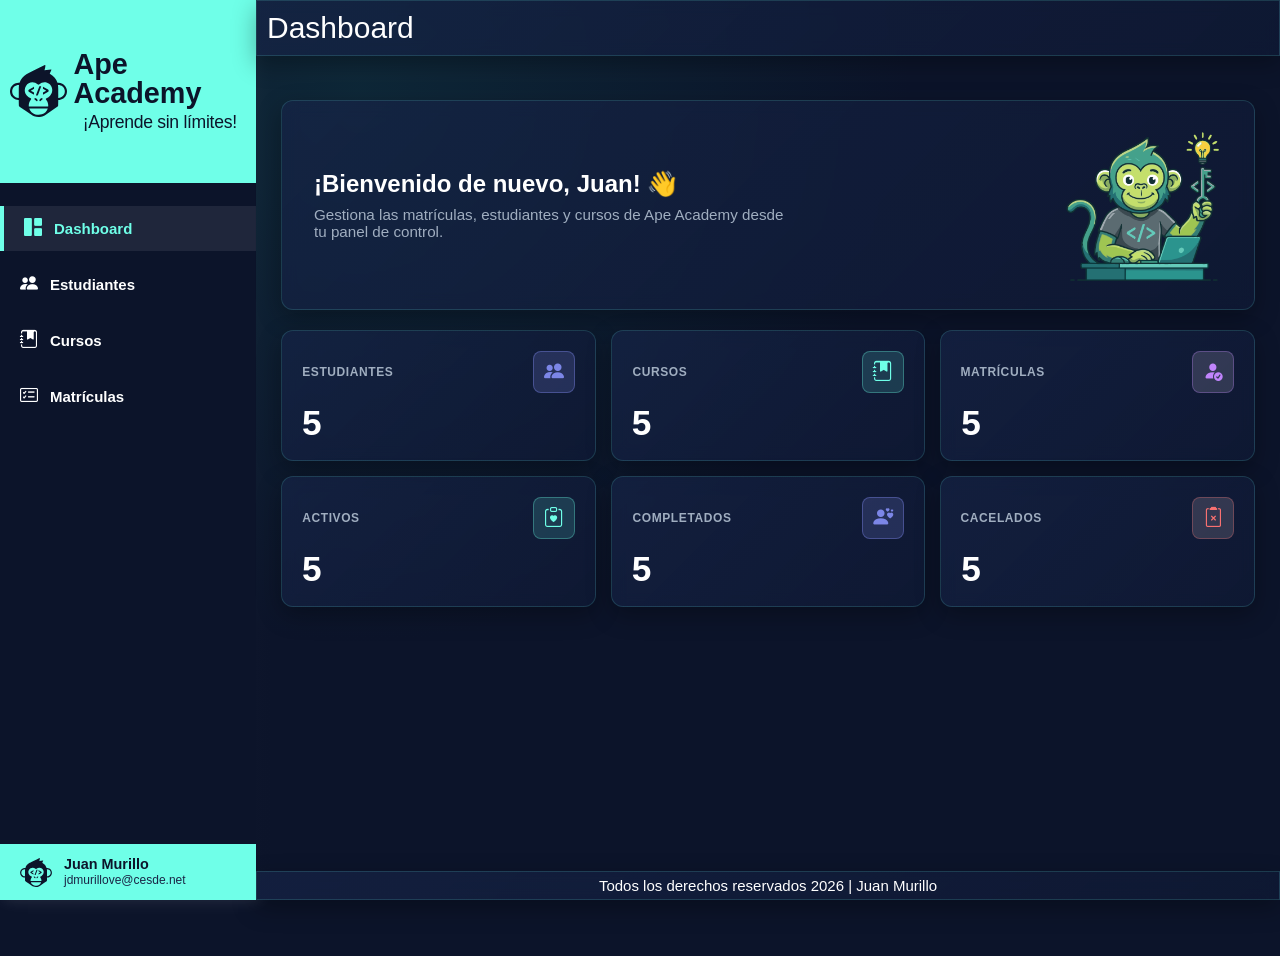
==== index.html @ 147e00d2 "coment cambio  Signed-off-by: juanmurillo <daviddg05@gmail.com>" ====
<!DOCTYPE html>
<html lang="en">

<head>
    <meta charset="UTF-8">
    <link rel="stylesheet" href="css/style.css">
    <link rel="icon" type="image/png" href="img/icon.png">
    <link rel="stylesheet" href="https://cdn.jsdelivr.net/npm/bootstrap-icons@1.11.3/font/bootstrap-icons.min.css">
    <meta name="viewport" content="width=device-width, initial-scale=1.0">
    <title>Ape Academy | Dashboard</title>
</head>

<body class="dashboard">
    <header class="dashboard-header">
        <div class="brand-logo">
            <!-- Icono cargado como máscara CSS -->
            <span class="brand-icon"></span>
            <!-- Bloque de texto -->
            <div class="brand-text">
                <h1 class="brand-title">Ape Academy</h1>
                <p class="tagline">¡Aprende sin límites!</p>
            </div>
        </div>

        <nav class="dashboard-nav">
            <ul class="dashboard-menu">
                <li><a href="#" class="activo"><i class="bi bi-grid-1x2-fill icon-animated"></i>Dashboard</a></li>
                <li><a href="estudiantes.html"><i class="bi bi-people-fill icon-animated"></i>Estudiantes</a></li>
                <li><a href="cursos.html"><i class="bi bi-journal-bookmark-fill icon-animated"></i>Cursos</a></li>
                <li><a href="Matriculas.html"><i class="bi bi-card-checklist icon-animated"></i>Matrículas</a>
                </li>
            </ul>
        </nav>
        <footer class="dashboard-footer-sidebar">
            <div class="user-profile">
                <span class="brand-icon user-icon"></span>
                <div class="user-details">
                    <p class="user-name">Juan Murillo</p>
                    <p class="user-email">jdmurillove@cesde.net</p>
                </div>
            </div>
        </footer>
    </header>
    <main>
        <header class="header-main">
            <h1>Dashboard</h1>
        </header>
        <div class="page-cont">
            <div class="welcome-banner">
                <div class="welcome-text">
                    <h2>¡Bienvenido de nuevo, Juan! 👋</h2>
                    <p>Gestiona las matrículas, estudiantes y cursos de Ape Academy desde tu panel de control.</p>
                </div>
                <div class="welcome-mascot">
                    <img src="img/ape-academy-mascot.png" alt="Mascota Ape Academy" />
                </div>
            </div>
            <cards class="dashboard-cars">
                <div class="card">
                    <div class="card-header">
                        <span class="card-title">ESTUDIANTES</span>
                        <div class="card-icon-box azul">
                            <i class="bi bi-people-fill"></i>
                        </div>
                    </div>
                    <p class="num">5</p>
                </div>
                <div class="card">
                    <div class="card-header">
                        <span class="card-title">Cursos</span>
                        <div class="card-icon-box verde">
                            <i class="bi bi-journal-bookmark-fill"></i>
                        </div>
                    </div>
                    <p class="num">5</p>
                </div>
                <div class="card">
                    <div class="card-header">
                        <span class="card-title">Matrículas</span>
                        <div class="card-icon-box morado">
                            <i class="bi bi-person-fill-check"></i>
                        </div>
                    </div>
                    <p class="num">5</p>
                </div>
                <div class="card">
                    <div class="card-header">
                        <span class="card-title">Activos</span>
                        <div class="card-icon-box verde">
                            <i class="bi bi-clipboard-heart"></i>
                        </div>
                    </div>
                    <p class="num">5</p>
                </div>
                <div class="card">
                    <div class="card-header">
                        <span class="card-title">Completados</span>
                        <div class="card-icon-box azul">
                            <i class="bi bi-person-hearts"></i>
                        </div>
                    </div>
                    <p class="num">5</p>
                </div>
                <div class="card">
                    <div class="card-header">
                        <span class="card-title">Cacelados</span>
                        <div class="card-icon-box rojo">
                            <i class="bi bi-clipboard2-x"></i>
                        </div>
                    </div>
                    <p class="num">5</p>
                </div>
            </cards>

        </div>
        <footer class="footer-main">
            Todos los derechos reservados 2026 | Juan Murillo
        </footer>
    </main>
</body>

</html>
---- css/style.css ----
/* Reset Estilo */
* {
    box-sizing: border-box;
    margin: 0;
    padding: 0;

}

/* Importación de fuentes de Google Fonts */
@import url('https://fonts.googleapis.com/css2?family=Fredoka:wght@700&family=Montserrat:wght@500;600&display=swap');

/* Estructura del contenedor principal del logo */
.brand-logo {
    display: inline-flex;
    align-items: center;
    gap: 6px;
    width: 100%;
    background: #6fffe8;
    padding: 50px 10px 50px 10px;
}

/* Icono SVG */
.brand-icon {
    display: inline-block;
    width: 63px;
    height: 58px;
    background-color: #0c142a;
    -webkit-mask: url("data:image/svg+xml;charset=utf-8,%3Csvg id='Capa_1' data-name='Capa 1' xmlns='http://www.w3.org/2000/svg' viewBox='0 0 531.35 484.05'%3E%3Cg id='aaS8qX.tif'%3E%3Cg%3E%3Cpath d='M514.84,196.92c-14.2-18.78-37.6-29.97-62.5-30.89l-9.85-.36c-11.8-36.83-34.41-63.62-68.18-82.13-1.33-.73-2.35-1.7-2.75-2.52-.7-1.42-.09-2.61.5-3.99l13.43-31.54c.44-1.04.02-2.53-.42-3.09-.42-.54-1.59-1.29-2.86-1.12l-60.54,8.2c4.14-12.19,11.79-46.49,6.17-49.19-.81-.39-2.16-.42-3.29.12l-48.06,22.95-79.49,38.52c-15.22,7.37-29.64,14.32-44.11,22.95-30.79,18.35-53.7,46.49-63.85,80.92l-10.17.23c-35.24.81-66.19,23.53-75.77,57.51-7.43,26.37-1.33,54.55,16.75,74.88,15.79,17.75,37.36,27.74,61.54,27.94l.84,39.16.38,11.9c.1,3.2,1.36,6.23,3.91,8.11l12.71,9.37,45.71,31.48,51.43,35.19c9.15,6.26,17.45,12.56,28.12,16.1,21.13,7.01,43.4,7.91,65.29,4.46,16.73-2.64,29.97-10.04,44.02-19.68l69.8-47.9,40.36-28.11c3.92-2.73,4.77-6.18,4.87-10.7l1.11-49.44c35.54-.22,67.12-22.92,77.64-56.57,7.86-25.14,3.31-51.54-12.75-72.79ZM81.96,209.56l-.28,93.42c0,2.3-.87,3.54-2.83,3.38-9.21-.74-17.99-2.71-26.1-6.86-17.34-8.86-28.71-25.75-31.66-43.37-3.52-21.06,3.43-41.13,18.62-54.98,11.98-10.92,27.73-15.94,43.97-15.36l-1.73,23.76ZM297.31,459.79c-20.33,6.03-41.06,6.03-61.08.62-27.06-8.68-48.06-29.13-56.98-56.24h172.81c-8.7,26.2-28.54,46.17-54.75,55.62ZM358.49,299.21l-21.52,12.29c-3.37,1.93-3.68,5.87-1.66,9.09l8.11,12.93c9.65,15.37,14.33,33.58,12.39,52.02h-180.38c-1.96-18.41,2.95-36.53,12.44-52.02l8.72-14.24c2.12-3.46-.24-7.03-3.72-8.66-12.96-6.09-24.61-13.46-34.37-23.78-23.95-25.32-27.96-62.74-9.34-92.38,12.98-20.66,35.71-33.67,60.52-33.43,17.75.17,33.85,7.42,47.16,18.54,5.5,4.59,11.59,5.11,17.19.35,13.11-11.13,29.29-18.48,46.77-18.87,32.56-.72,60.3,20.68,69.57,51.45,10.27,34.07-3.08,66.8-31.88,86.72ZM502.63,276.66c-11.11,18.98-31.44,29.79-52.8,29.48l-.23-78.48c-.04-14.3-.54-27.5-2.2-41.83,15.94-.66,31.08,4.06,42.84,14.14,22.21,19.04,27.28,51.26,12.39,76.7Z'/%3E%3Cpath d='M354.64,229.15l-43.33-25.18c-1.16-.67-2.31-.58-2.89-.15-.65.48-1.19,1.47-1.21,2.47l.39,15.41,30.21,17.62-30.23,17.8-.14,16.58c-.01,1.53,2.75,2.04,3.97,1.32l45.08-26.63c3.6-2.13,4.27-6.99,3.87-10.79-.32-3.01-2.35-6.51-5.7-8.46Z'/%3E%3Cpath d='M193.38,239.23l19.76-11.25,10.8-6.68.09-15.8c0-1.34-1.79-2.69-3.12-1.92l-42.83,24.64c-4.66,2.68-7.35,6.54-7.27,11.57.08,5.2,3.14,8.44,7.8,11.14l41.35,23.95c1.07.62,2.64.41,3.31-.05.45-.31.87-1.26.84-2.26l-.57-15.63-30.16-17.71Z'/%3E%3Cpath d='M290.56,198.38c-.23-.4-.96-1-1.77-1.01l-11.17-.16c-2.34-.03-3.73,1.06-4.59,3.34l-30.3,79.87c-.39,1.02-.08,2.01.26,2.44.21.27.73.67,1.46.67l11.66.04c2.84,0,3.89-1.68,4.79-4.1l29.59-78.92c.36-.96.39-1.61.07-2.17Z'/%3E%3Cpath d='M237.45,308.55c-4.97-.84-8.72,1.24-10.09,5.69-1.09,3.55.8,8.2,5.07,9.68,4.89,1.7,8.77,4.57,10.99,9.41,1.53,3.34,4.73,5.32,8.26,4.57,2.7-.57,5.88-2.89,5.8-7.01-.22-11.24-9.34-20.53-20.04-22.34Z'/%3E%3Cpath d='M293.91,308.57c-10.51,1.76-18.79,10.23-20.22,20.81-.56,4.17,1.77,7.33,5.3,8.37,9.16,2.7,7.39-9.65,19.32-13.58,4.51-1.48,6.6-6.1,5.52-9.83-1.33-4.58-5.07-6.58-9.92-5.77Z'/%3E%3C/g%3E%3C/g%3E%3C/svg%3E") no-repeat center / contain;
    mask: url("data:image/svg+xml;charset=utf-8,%3Csvg id='Capa_1' data-name='Capa 1' xmlns='http://www.w3.org/2000/svg' viewBox='0 0 531.35 484.05'%3E%3Cg id='aaS8qX.tif'%3E%3Cg%3E%3Cpath d='M514.84,196.92c-14.2-18.78-37.6-29.97-62.5-30.89l-9.85-.36c-11.8-36.83-34.41-63.62-68.18-82.13-1.33-.73-2.35-1.7-2.75-2.52-.7-1.42-.09-2.61.5-3.99l13.43-31.54c.44-1.04.02-2.53-.42-3.09-.42-.54-1.59-1.29-2.86-1.12l-60.54,8.2c4.14-12.19,11.79-46.49,6.17-49.19-.81-.39-2.16-.42-3.29.12l-48.06,22.95-79.49,38.52c-15.22,7.37-29.64,14.32-44.11,22.95-30.79,18.35-53.7,46.49-63.85,80.92l-10.17.23c-35.24.81-66.19,23.53-75.77,57.51-7.43,26.37-1.33,54.55,16.75,74.88,15.79,17.75,37.36,27.74,61.54,27.94l.84,39.16.38,11.9c.1,3.2,1.36,6.23,3.91,8.11l12.71,9.37,45.71,31.48,51.43,35.19c9.15,6.26,17.45,12.56,28.12,16.1,21.13,7.01,43.4,7.91,65.29,4.46,16.73-2.64,29.97-10.04,44.02-19.68l69.8-47.9,40.36-28.11c3.92-2.73,4.77-6.18,4.87-10.7l1.11-49.44c35.54-.22,67.12-22.92,77.64-56.57,7.86-25.14,3.31-51.54-12.75-72.79ZM81.96,209.56l-.28,93.42c0,2.3-.87,3.54-2.83,3.38-9.21-.74-17.99-2.71-26.1-6.86-17.34-8.86-28.71-25.75-31.66-43.37-3.52-21.06,3.43-41.13,18.62-54.98,11.98-10.92,27.73-15.94,43.97-15.36l-1.73,23.76ZM297.31,459.79c-20.33,6.03-41.06,6.03-61.08.62-27.06-8.68-48.06-29.13-56.98-56.24h172.81c-8.7,26.2-28.54,46.17-54.75,55.62ZM358.49,299.21l-21.52,12.29c-3.37,1.93-3.68,5.87-1.66,9.09l8.11,12.93c9.65,15.37,14.33,33.58,12.39,52.02h-180.38c-1.96-18.41,2.95-36.53,12.44-52.02l8.72-14.24c2.12-3.46-.24-7.03-3.72-8.66-12.96-6.09-24.61-13.46-34.37-23.78-23.95-25.32-27.96-62.74-9.34-92.38,12.98-20.66,35.71-33.67,60.52-33.43,17.75.17,33.85,7.42,47.16,18.54,5.5,4.59,11.59,5.11,17.19.35,13.11-11.13,29.29-18.48,46.77-18.87,32.56-.72,60.3,20.68,69.57,51.45,10.27,34.07-3.08,66.8-31.88,86.72ZM502.63,276.66c-11.11,18.98-31.44,29.79-52.8,29.48l-.23-78.48c-.04-14.3-.54-27.5-2.2-41.83,15.94-.66,31.08,4.06,42.84,14.14,22.21,19.04,27.28,51.26,12.39,76.7Z'/%3E%3Cpath d='M354.64,229.15l-43.33-25.18c-1.16-.67-2.31-.58-2.89-.15-.65.48-1.19,1.47-1.21,2.47l.39,15.41,30.21,17.62-30.23,17.8-.14,16.58c-.01,1.53,2.75,2.04,3.97,1.32l45.08-26.63c3.6-2.13,4.27-6.99,3.87-10.79-.32-3.01-2.35-6.51-5.7-8.46Z'/%3E%3Cpath d='M193.38,239.23l19.76-11.25,10.8-6.68.09-15.8c0-1.34-1.79-2.69-3.12-1.92l-42.83,24.64c-4.66,2.68-7.35,6.54-7.27,11.57.08,5.2,3.14,8.44,7.8,11.14l41.35,23.95c1.07.62,2.64.41,3.31-.05.45-.31.87-1.26.84-2.26l-.57-15.63-30.16-17.71Z'/%3E%3Cpath d='M290.56,198.38c-.23-.4-.96-1-1.77-1.01l-11.17-.16c-2.34-.03-3.73,1.06-4.59,3.34l-30.3,79.87c-.39,1.02-.08,2.01.26,2.44.21.27.73.67,1.46.67l11.66.04c2.84,0,3.89-1.68,4.79-4.1l29.59-78.92c.36-.96.39-1.61.07-2.17Z'/%3E%3Cpath d='M237.45,308.55c-4.97-.84-8.72,1.24-10.09,5.69-1.09,3.55.8,8.2,5.07,9.68,4.89,1.7,8.77,4.57,10.99,9.41,1.53,3.34,4.73,5.32,8.26,4.57,2.7-.57,5.88-2.89,5.8-7.01-.22-11.24-9.34-20.53-20.04-22.34Z'/%3E%3Cpath d='M293.91,308.57c-10.51,1.76-18.79,10.23-20.22,20.81-.56,4.17,1.77,7.33,5.3,8.37,9.16,2.7,7.39-9.65,19.32-13.58,4.51-1.48,6.6-6.1,5.52-9.83-1.33-4.58-5.07-6.58-9.92-5.77Z'/%3E%3C/g%3E%3C/g%3E%3C/svg%3E") no-repeat center / contain;
}

/* Contenedor de los textos verticalmente alineados */
.brand-text {
    display: flex;
    flex-direction: column;
    justify-content: center;
}

/* Título principal con Fredoka */
.brand-title {
    font-family: 'Fredoka', sans-serif;
    font-weight: 600;
    font-size: 1.8rem;
    color: #0c142a;
    margin: 0;
    line-height: 1;
    padding: 0px !important;
}

/* Tagline con Montserrat alineado debajo de Ape Academy */
.tagline {
    font-family: 'Montserrat', sans-serif;
    font-weight: 500;
    font-size: 1.1rem;
    color: #0c142a;
    margin: 4px 0 0 0;
    text-align: center;
    /* Mantiene la frase centrada con respecto al título superior */
    letter-spacing: -0.3px;
}

body {
    padding: 0px;
    margin: 0px;
    font-family: 'Inter', sans-serif;
    font-weight: 400;
    color: #fff;
    font-size: 15px;
    background: #0c142a;
}

.header-logo img {
    width: 80%;
    margin: 20px;
    padding: 10px;
}
/* dashboard */
.dashboard {
    display: flex;
}

.dashboard-header {
    width: 20%;
    background: #0c142a;
    font-family: "Nunito", sans-serif;
    height: 100vh;
    color: #fff;
    /* Sombra blanca sutil y difuminada que proyecta hacia la derecha */
    -webkit-box-shadow: 4px 0px 15px rgba(255, 255, 255, 0.12);
    box-shadow: 4px 0px 15px rgba(255, 255, 255, 0.12);
}

.dashboard-header h1 {
    padding: 16px 25px;
}

.dashboard-nav {
    color: #2d3b48;
    margin: 20px 0px;
}

.dashboard-nav ul {
    list-style: none;
    display: flex;
    flex-direction: column;
    gap: 5px;

}

.dashboard-nav li a {
    color: #fff;
    text-decoration: none;
    width: 100%;
    display: block;
    padding: 16px 25px;
    margin: 3px 0;
    font-weight: 600;
}

.dashboard-nav li a:hover {
    color: #6fffe8;
    background-color: rgba(91, 107, 232, 0.15);
}

.dashboard-nav li a.activo {
    color: #6fffe8;
    background-color: rgba(91, 107, 232, 0.15);
    font-weight: 900;
}

.dashboard-menu {
    list-style: none;
    padding: 0;
    margin: 0;
}

.dashboard-menu li a {
    display: flex;
    align-items: center;
    gap: 12px;
    /* Espacio entre el icono animado y el texto */
    padding: 12px 20px;
    color: #ffffff;
    text-decoration: none;
    transition: background 0.3s ease;
}


.dashboard-menu li a:hover,
.dashboard-menu li a.activo {
    background-color: rgba(255, 255, 255, 0.08);
    border-left: 4px solid #6fffe8;
    /* Detalle verde al activarse */
}

.dashboard-menu li a i {
    font-size: 18px;
    color: #ffffff;
}

.dashboard-menu li a.activo i,
.dashboard-menu li a:hover i {
    color: #6fffe8;
    /* Verde de la marca */
}

.dashboard-menu {}

.dashboard-footer-sidebar {
    padding: 12px 20px;
    background: #6fffe8;
    color: #0c142a;
    position: fixed;
    bottom: 0;
    left: 0;
    width: 20%;
    box-sizing: border-box;
    z-index: 100;
}

/* Alinea el icono al lado del texto */
.user-profile {
    display: flex;
    align-items: center;
    gap: 12px;
}

/* Ajusta el tamaño e invierte el color del icono para contraste */
.user-icon {
    width: 32px;
    height: 32px;
    background-color: #0c142a;
    /* Fondo oscuro para resaltar sobre el fondo #6fffe8 */
    flex-shrink: 0;
}

.user-details {
    display: flex;
    flex-direction: column;
}

.user-details p {
    margin: 0;
    line-height: 1.2;
}

.user-details {
    display: flex;
    flex-direction: column;
}

.dashboard-footer-sidebar .user-name {
    font-weight: 700;
    font-size: 0.9rem;
    color: #0c142a;
}

.user-email {
    font-size: 0.75rem;
    color: #1a2646;
    margin-top: 2px;
}

.dashboard-cars {
    margin-top: 20px;
    display: grid;
    grid-template-columns: repeat(3, 1fr);
    gap: 15px;
}

.card {
    background: linear-gradient(135deg, rgba(22, 36, 71, 0.7) 0%, rgba(15, 25, 52, 0.85) 100%);
    border: 1px solid rgba(111, 255, 232, 0.15);
    border-radius: 12px;
    backdrop-filter: blur(8px);
    -webkit-backdrop-filter: blur(8px);
    box-shadow: 0 8px 24px rgba(0, 0, 0, 0.3);
    padding: 20px;
    transition: all 0.3s ease;
}

.card:hover {
    transform: translateY(-4px);
    border-color: rgba(111, 255, 232, 0.4);
    box-shadow: 0 12px 28px rgba(111, 255, 232, 0.1);
}

/* --- ESTRUCTURA INTERNA DE LA CARD --- */
.card-header {
    display: flex;
    justify-content: space-between;
    align-items: center;
    margin-bottom: 12px;
}

.card-title {
    font-size: 0.75rem;
    font-weight: 700;
    text-transform: uppercase;
    letter-spacing: 0.05em;
    color: #a0aec0;
    /* Gris claro para destacar sobre el fondo oscuro */
}

/* Caja cuadrada para el icono a la derecha */
.card-icon-box {
    width: 42px;
    height: 42px;
    border-radius: 8px;
    display: flex;
    align-items: center;
    justify-content: center;
    font-size: 1.25rem;
    flex-shrink: 0;
}

/* Ajuste del número */
.num {
    font-size: 2.2rem;
    font-weight: 800;
    color: #ffffff;
    margin: 0;
    line-height: 1;
}

/* --- VARIACIONES DE COLOR PARA LAS CAJAS DE ICONOS --- */
.azul {
    background: rgba(124, 134, 231, 0.2);
    color: #7C86E7;
    border: 1px solid rgba(124, 134, 231, 0.4);
}

.verde {
    background: rgba(111, 255, 232, 0.15);
    color: #6fffe8;
    border: 1px solid rgba(111, 255, 232, 0.3);
}

.rojo {
    background: rgba(254, 226, 226, 0.15);
    color: #f87171;
    border: 1px solid rgba(248, 113, 113, 0.3);
}

.morado {
    background: rgba(243, 232, 255, 0.15);
    color: #c084fc;
    border: 1px solid rgba(192, 132, 252, 0.3);
}

.welcome-banner {
    display: flex;
    align-items: center;
    justify-content: space-between;
    margin-top: 24px;
    padding: 24px 32px;
    background: linear-gradient(135deg,
            rgba(22, 36, 71, 0.7) 0%,
            rgba(15, 25, 52, 0.85) 100%);
    border: 1px solid rgba(111, 255, 232, 0.15);
    border-radius: 12px;
    backdrop-filter: blur(8px);
    box-shadow: 0 8px 24px rgba(0, 0, 0, 0.3);
    overflow: hidden;
}

.welcome-text h2 {
    color: #ffffff;
    font-size: 1.5rem;
    margin-bottom: 8px;
}

.welcome-text p {
    color: #a0aec0;
    font-size: 0.95rem;
    max-width: 480px;
}

.welcome-mascot img {
    height: 160px;
    width: auto;
    display: block;
    object-fit: contain;
    animation: float 4s ease-in-out infinite;
}

/* Efecto de flotación para la mascota */
@keyframes float {

    0%,
    100% {
        transform: translateY(0px);
    }

    50% {
        transform: translateY(-8px);
    }
}

/* Cierra dashboard */

/* Inicia Main */
main {
    /* El degradado radial nace cerca de la esquina superior izquierda */
    background: radial-gradient(circle at 10% 10%,
            rgba(15, 45, 60, 0.8) 0%,
            /* Tono azul/verde verdoso difuminado */
            rgba(12, 20, 42, 0.95) 45%,
            /* Transición hacia tu azul oscuro */
            #0c142a 80%
            /* Color base de tu sitio */
        );
    box-sizing: border-box;
    width: 80%;
    height: 100vh;
}

.header-main {
    color: #fff;
    padding: 10px;
    font-family: 'Fredoka', sans-serif;
    background: linear-gradient(135deg, rgba(22, 36, 71, 0.7) 0%, rgba(15, 25, 52, 0.85) 100%);
    border: 1px solid rgba(111, 255, 232, 0.15);
    backdrop-filter: blur(8px);
    box-shadow: 0 8px 24px rgba(0, 0, 0, 0.3);
    overflow: hidden;

}

.header-main h1 {
    font-weight: 500;
}

.page-cont {
    padding: 20px 25px 0 25px;
    min-height: 100vh;
    margin-bottom: 90px;
}

.footer-main {

    color: #fff;
    padding: 10px;
    font-family: 'Fredoka', sans-serif;
    background: linear-gradient(135deg, rgba(22, 36, 71, 0.7) 0%, rgba(15, 25, 52, 0.85) 100%);
    border: 1px solid rgba(111, 255, 232, 0.15);
    backdrop-filter: blur(8px);
    box-shadow: 0 8px 24px rgba(0, 0, 0, 0.3);
    overflow: hidden;
    padding: 5px 25px;
    text-align: center;
    display: flex;
    flex-direction: column;
    position: fixed;
    bottom: 0;
    width: 80%;
}



/* --- BARRA DE ACCIONES Y FILTROS --- */
.table-actions {
    display: flex;
    justify-content: space-between;
    align-items: center;
    gap: 16px;
    margin: 24px 0 16px 0;
    flex-wrap: wrap;
}

.search-filter-group {
    display: flex;
    gap: 12px;
    flex: 1;
    max-width: 600px;
}

.search-box {
    position: relative;
    flex: 1;
}

.search-box i {
    position: absolute;
    left: 14px;
    top: 50%;
    transform: translateY(-50%);
    color: #a0aec0;
}

.search-box input,
.select-box select {
    width: 100%;
    padding: 10px 14px 10px 40px;
    background: rgba(22, 36, 71, 0.7);
    border: 1px solid rgba(111, 255, 232, 0.2);
    border-radius: 8px;
    color: #ffffff;
    font-size: 0.9rem;
    outline: none;
    transition: border-color 0.3s ease;
}

.select-box select {
    padding-left: 14px;
    cursor: pointer;
    background-color: #0f1934;
}

.search-box input:focus,
.select-box select:focus {
    border-color: #6fffe8;
}

.btn-primary {
    background-color: #6fffe8;
    color: #0b132b;
    font-weight: 600;
    border: none;
    padding: 10px 20px;
    border-radius: 8px;
    cursor: pointer;
    display: flex;
    align-items: center;
    gap: 8px;
    transition: all 0.3s ease;
    text-decoration: none;
}

.btn-primary:hover {
    background-color: #57ebd3;
    transform: translateY(-2px);
    box-shadow: 0 4px 12px rgba(111, 255, 232, 0.3);
}

/* --- TABLA --- */
.table-container {
    background: linear-gradient(135deg, rgba(22, 36, 71, 0.7) 0%, rgba(15, 25, 52, 0.85) 100%);
    border: 1px solid rgba(111, 255, 232, 0.15);
    border-radius: 12px;
    backdrop-filter: blur(8px);
    overflow: hidden;
    box-shadow: 0 8px 24px rgba(0, 0, 0, 0.3);
}

.custom-table {
    width: 100%;
    border-collapse: collapse;
    text-align: left;
    color: #e2e8f0;
}

.custom-table thead tr {
    background: rgba(111, 255, 232, 0.05);
    border-bottom: 1px solid rgba(111, 255, 232, 0.15);
}

.custom-table th {
    padding: 16px 20px;
    font-size: 0.85rem;
    text-transform: uppercase;
    letter-spacing: 0.05em;
    color: #6fffe8;
}

.custom-table td {
    padding: 16px 20px;
    border-bottom: 1px solid rgba(255, 255, 255, 0.05);
    font-size: 0.95rem;
}

.custom-table tbody tr:hover {
    background: rgba(111, 255, 232, 0.03);
}

/* --- BADGES DE ESTADO --- */
.badge {
    padding: 4px 12px;
    border-radius: 20px;
    font-size: 0.75rem;
    font-weight: 700;
    letter-spacing: 0.05em;
    display: inline-block;
}

.badge-activa {
    background: rgba(111, 255, 232, 0.15);
    color: #6fffe8;
    border: 1px solid rgba(111, 255, 232, 0.3);
}

.badge-completada {
    background: rgba(72, 187, 120, 0.15);
    color: #68d391;
    border: 1px solid rgba(72, 187, 120, 0.3);
}

.badge-cancelada {
    background: rgba(245, 101, 101, 0.15);
    color: #fc8181;
    border: 1px solid rgba(245, 101, 101, 0.3);
}

/* --- ACCIONES --- */
.actions-cell {
    display: flex;
    gap: 8px;
}

.btn-action {
    background: transparent;
    border: none;
    font-size: 1.1rem;
    cursor: pointer;
    padding: 6px;
    border-radius: 6px;
    transition: all 0.2s ease;
}

.btn-action.edit {
    color: #6fffe8;
}

.btn-action.edit:hover {
    background: rgba(111, 255, 232, 0.15);
}

.btn-action.delete {
    color: #fc8181;
}

.btn-action.delete:hover {
    background: rgba(245, 101, 101, 0.15);
}

/* --- ESTRUCTURA DEL MODAL POPUP --- */
.modal-overlay {
    position: fixed;
    top: 0;
    left: 0;
    width: 100vw;
    height: 100vh;
    background: rgba(10, 15, 30, 0.75);
    backdrop-filter: blur(6px);
    display: flex;
    align-items: center;
    justify-content: center;
    z-index: 1000;

    /* Estado oculto por defecto */
    opacity: 0;
    visibility: hidden;
    transition: all 0.3s ease;
}

/* Muestra el modal al presionar el botón mediante el selector :target */
.modal-overlay:target {
    opacity: 1;
    visibility: visible;
}

/* Caja principal del modal */
.modal-content {
    background: linear-gradient(135deg, rgba(22, 36, 71, 0.95) 0%, rgba(15, 25, 52, 0.98) 100%);
    border: 1px solid rgba(111, 255, 232, 0.25);
    border-radius: 16px;
    width: 90%;
    max-width: 480px;
    padding: 24px;
    box-shadow: 0 16px 40px rgba(0, 0, 0, 0.5);
    transform: translateY(-20px);
    transition: transform 0.3s ease;
}

.modal-overlay:target .modal-content {
    transform: translateY(0);
}

/* Cabecera del Modal */
.modal-header {
    display: flex;
    justify-content: space-between;
    align-items: center;
    margin-bottom: 20px;
    border-bottom: 1px solid rgba(111, 255, 232, 0.15);
    padding-bottom: 12px;
}

.modal-header h3 {
    color: #ffffff;
    font-size: 1.2rem;
    margin: 0;
    display: flex;
    align-items: center;
    gap: 8px;
}

.modal-header h3 i {
    color: #6fffe8;
}

.close-btn {
    color: #a0aec0;
    font-size: 1.8rem;
    text-decoration: none;
    line-height: 1;
    transition: color 0.2s ease;
}

.close-btn:hover {
    color: #6fffe8;
}

/* CAMPOS DEL FORMULARIO */
.modal-form {
    display: flex;
    flex-direction: column;
    gap: 16px;
}

.form-group {
    display: flex;
    flex-direction: column;
    gap: 6px;
}

.form-group label {
    color: #6fffe8;
    font-size: 0.85rem;
    font-weight: 600;
}

.form-group input {
    width: 100%;
    padding: 10px 14px;
    background: rgba(15, 25, 52, 0.7);
    border: 1px solid rgba(111, 255, 232, 0.2);
    border-radius: 8px;
    color: #ffffff;
    font-size: 0.95rem;
    outline: none;
    box-sizing: border-box;
    transition: border-color 0.3s ease;
}

.form-group input:focus {
    border-color: #6fffe8;
    box-shadow: 0 0 8px rgba(111, 255, 232, 0.2);
}

/* BOTONES DE ACCIÓN */
.modal-actions {
    display: flex;
    justify-content: flex-end;
    gap: 12px;
    margin-top: 12px;
}

.btn-secondary {
    background: transparent;
    color: #a0aec0;
    border: 1px solid rgba(160, 174, 192, 0.3);
    padding: 10px 18px;
    border-radius: 8px;
    text-decoration: none;
    font-size: 0.9rem;
    font-weight: 600;
    transition: all 0.2s ease;
}

.btn-secondary:hover {
    background: rgba(255, 255, 255, 0.05);
    color: #ffffff;
}

/* --- ESTILOS EXCLUSIVOS PARA SELECT Y DATE PICKER --- */

/* Estilos para el campo Select */
.custom-select {
    width: 100%;
    padding: 10px 14px;
    background-color: rgba(15, 25, 52, 0.85);
    border: 1px solid rgba(111, 255, 232, 0.2);
    border-radius: 8px;
    color: #ffffff;
    font-size: 0.95rem;
    outline: none;
    cursor: pointer;
    box-sizing: border-box;
    transition: border-color 0.3s ease;
}

.custom-select option {
    background-color: #0f1934;
    color: #ffffff;
    padding: 10px;
}

.custom-select:focus {
    border-color: #6fffe8;
    box-shadow: 0 0 8px rgba(111, 255, 232, 0.2);
}

/* Estilos para el Date Picker */
.custom-datepicker {
    width: 100%;
    padding: 10px 14px;
    background-color: rgba(15, 25, 52, 0.85);
    border: 1px solid rgba(111, 255, 232, 0.2);
    border-radius: 8px;
    color: #ffffff;
    font-size: 0.95rem;
    outline: none;
    box-sizing: border-box;
    color-scheme: dark;
    /* Adapta el calendario nativo a modo oscuro */
    transition: border-color 0.3s ease;
}

.custom-datepicker:focus {
    border-color: #6fffe8;
    box-shadow: 0 0 8px rgba(111, 255, 232, 0.2);
}

/* Personalización del icono del calendario en navegadores Webkit */
.custom-datepicker::-webkit-calendar-picker-indicator {
    cursor: pointer;
    filter: invert(88%) sepia(21%) saturate(992%) hue-rotate(116deg) brightness(105%) contrast(102%);
    /* Color turquesa #6fffe8 */
}
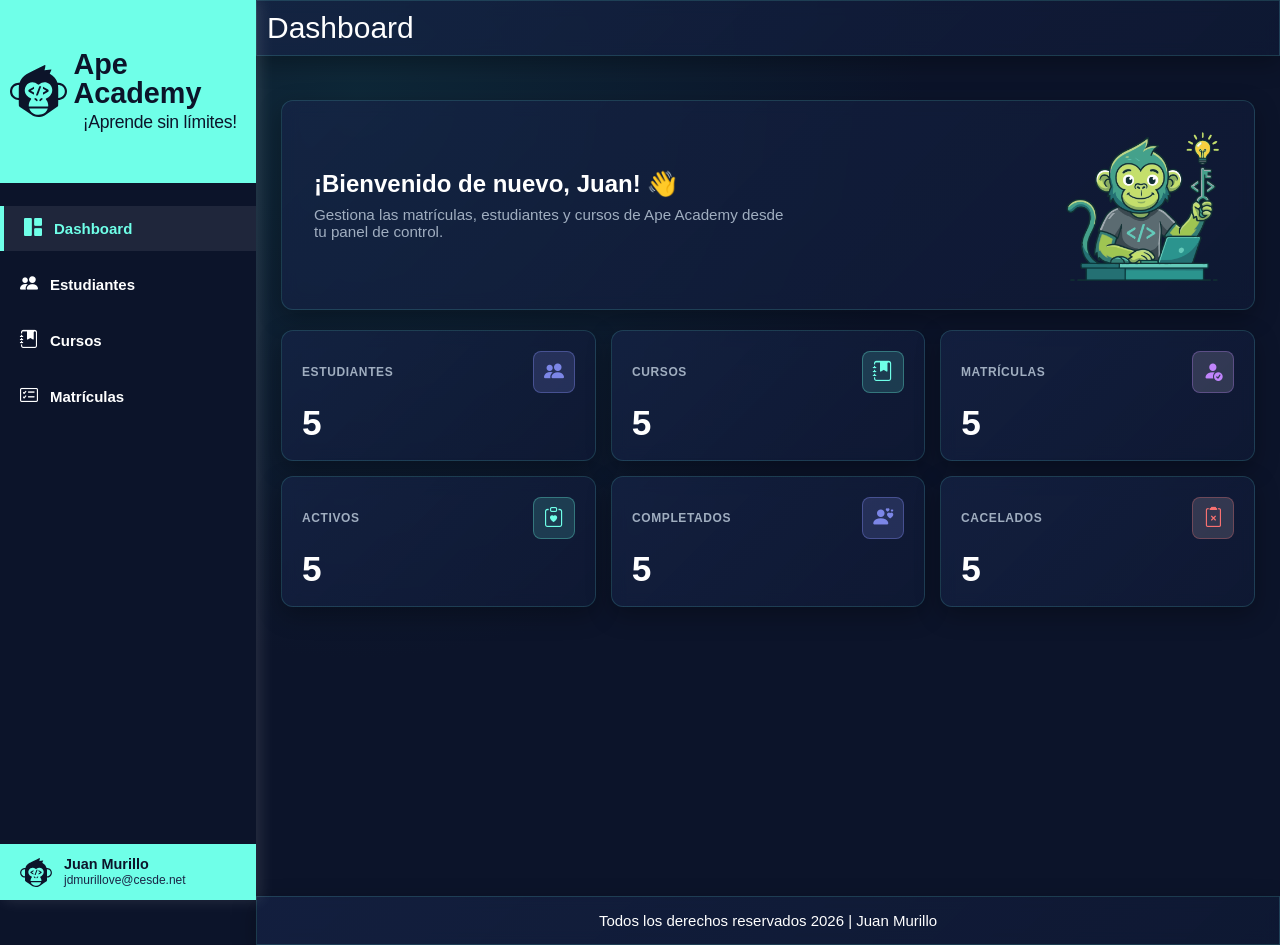
==== commit 62e99b15: "responsibe Signed-off-by: juanmurillo <daviddg05@gmail.com>" ====
--- a/index.html
+++ b/index.html
@@ -11,7 +11,18 @@
 </head>
 
 <body class="dashboard">
-    <header class="dashboard-header">
+    <!-- Checkbox oculto para controlar la apertura del menú en móvil sin JS -->
+    <input type="checkbox" id="menu-toggle" class="menu-toggle-checkbox">
+
+    <!-- Botón hamburguesa fijo para abrir el menú en móviles -->
+    <label for="menu-toggle" class="menu-toggle-btn">
+        <i class="bi bi-list"></i>
+    </label>
+
+    <!-- Capa oscura de fondo (overlay) para cerrar el menú al hacer clic fuera -->
+    <label for="menu-toggle" class="menu-overlay"></label>
+
+    <header class="dashboard-header" id="dashboardHeader">
         <div class="brand-logo">
             <!-- Icono cargado como máscara CSS -->
             <span class="brand-icon"></span>
@@ -24,11 +35,10 @@
 
         <nav class="dashboard-nav">
             <ul class="dashboard-menu">
-                <li><a href="#" class="activo"><i class="bi bi-grid-1x2-fill icon-animated"></i>Dashboard</a></li>
-                <li><a href="estudiantes.html"><i class="bi bi-people-fill icon-animated"></i>Estudiantes</a></li>
-                <li><a href="cursos.html"><i class="bi bi-journal-bookmark-fill icon-animated"></i>Cursos</a></li>
-                <li><a href="Matriculas.html"><i class="bi bi-card-checklist icon-animated"></i>Matrículas</a>
-                </li>
+                <li><a href="#" class="activo"><i class="bi bi-grid-1x2-fill icon-animated"></i><span>Dashboard</span></a></li>
+                <li><a href="estudiantes.html"><i class="bi bi-people-fill icon-animated"></i><span>Estudiantes</span></a></li>
+                <li><a href="cursos.html"><i class="bi bi-journal-bookmark-fill icon-animated"></i><span>Cursos</span></a></li>
+                <li><a href="Matriculas.html"><i class="bi bi-card-checklist icon-animated"></i><span>Matrículas</span></a></li>
             </ul>
         </nav>
         <footer class="dashboard-footer-sidebar">
@@ -41,7 +51,8 @@
             </div>
         </footer>
     </header>
-    <main>
+
+    <main class="main-content">
         <header class="header-main">
             <h1>Dashboard</h1>
         </header>
@@ -55,7 +66,7 @@
                     <img src="img/ape-academy-mascot.png" alt="Mascota Ape Academy" />
                 </div>
             </div>
-            <cards class="dashboard-cars">
+            <div class="dashboard-cars">
                 <div class="card">
                     <div class="card-header">
                         <span class="card-title">ESTUDIANTES</span>
@@ -110,8 +121,7 @@
                     </div>
                     <p class="num">5</p>
                 </div>
-            </cards>
-
+            </div>
         </div>
         <footer class="footer-main">
             Todos los derechos reservados 2026 | Juan Murillo
--- a/css/style.css
+++ b/css/style.css
@@ -3,7 +3,6 @@
     box-sizing: border-box;
     margin: 0;
     padding: 0;
-
 }
 
 /* Importación de fuentes de Google Fonts */
@@ -55,7 +54,6 @@
     color: #0c142a;
     margin: 4px 0 0 0;
     text-align: center;
-    /* Mantiene la frase centrada con respecto al título superior */
     letter-spacing: -0.3px;
 }
 
@@ -74,6 +72,7 @@
     margin: 20px;
     padding: 10px;
 }
+
 /* dashboard */
 .dashboard {
     display: flex;
@@ -85,7 +84,6 @@
     font-family: "Nunito", sans-serif;
     height: 100vh;
     color: #fff;
-    /* Sombra blanca sutil y difuminada que proyecta hacia la derecha */
     -webkit-box-shadow: 4px 0px 15px rgba(255, 255, 255, 0.12);
     box-shadow: 4px 0px 15px rgba(255, 255, 255, 0.12);
 }
@@ -104,7 +102,6 @@
     display: flex;
     flex-direction: column;
     gap: 5px;
-
 }
 
 .dashboard-nav li a {
@@ -138,19 +135,16 @@
     display: flex;
     align-items: center;
     gap: 12px;
-    /* Espacio entre el icono animado y el texto */
     padding: 12px 20px;
     color: #ffffff;
     text-decoration: none;
     transition: background 0.3s ease;
 }
-
 
 .dashboard-menu li a:hover,
 .dashboard-menu li a.activo {
     background-color: rgba(255, 255, 255, 0.08);
     border-left: 4px solid #6fffe8;
-    /* Detalle verde al activarse */
 }
 
 .dashboard-menu li a i {
@@ -161,10 +155,7 @@
 .dashboard-menu li a.activo i,
 .dashboard-menu li a:hover i {
     color: #6fffe8;
-    /* Verde de la marca */
-}
-
-.dashboard-menu {}
+}
 
 .dashboard-footer-sidebar {
     padding: 12px 20px;
@@ -178,19 +169,16 @@
     z-index: 100;
 }
 
-/* Alinea el icono al lado del texto */
 .user-profile {
     display: flex;
     align-items: center;
     gap: 12px;
 }
 
-/* Ajusta el tamaño e invierte el color del icono para contraste */
 .user-icon {
     width: 32px;
     height: 32px;
     background-color: #0c142a;
-    /* Fondo oscuro para resaltar sobre el fondo #6fffe8 */
     flex-shrink: 0;
 }
 
@@ -202,11 +190,6 @@
 .user-details p {
     margin: 0;
     line-height: 1.2;
-}
-
-.user-details {
-    display: flex;
-    flex-direction: column;
 }
 
 .dashboard-footer-sidebar .user-name {
@@ -245,7 +228,6 @@
     box-shadow: 0 12px 28px rgba(111, 255, 232, 0.1);
 }
 
-/* --- ESTRUCTURA INTERNA DE LA CARD --- */
 .card-header {
     display: flex;
     justify-content: space-between;
@@ -259,10 +241,8 @@
     text-transform: uppercase;
     letter-spacing: 0.05em;
     color: #a0aec0;
-    /* Gris claro para destacar sobre el fondo oscuro */
-}
-
-/* Caja cuadrada para el icono a la derecha */
+}
+
 .card-icon-box {
     width: 42px;
     height: 42px;
@@ -274,7 +254,6 @@
     flex-shrink: 0;
 }
 
-/* Ajuste del número */
 .num {
     font-size: 2.2rem;
     font-weight: 800;
@@ -283,7 +262,6 @@
     line-height: 1;
 }
 
-/* --- VARIACIONES DE COLOR PARA LAS CAJAS DE ICONOS --- */
 .azul {
     background: rgba(124, 134, 231, 0.2);
     color: #7C86E7;
@@ -314,9 +292,7 @@
     justify-content: space-between;
     margin-top: 24px;
     padding: 24px 32px;
-    background: linear-gradient(135deg,
-            rgba(22, 36, 71, 0.7) 0%,
-            rgba(15, 25, 52, 0.85) 100%);
+    background: linear-gradient(135deg, rgba(22, 36, 71, 0.7) 0%, rgba(15, 25, 52, 0.85) 100%);
     border: 1px solid rgba(111, 255, 232, 0.15);
     border-radius: 12px;
     backdrop-filter: blur(8px);
@@ -344,35 +320,18 @@
     animation: float 4s ease-in-out infinite;
 }
 
-/* Efecto de flotación para la mascota */
 @keyframes float {
-
-    0%,
-    100% {
-        transform: translateY(0px);
-    }
-
-    50% {
-        transform: translateY(-8px);
-    }
-}
-
-/* Cierra dashboard */
-
-/* Inicia Main */
-main {
-    /* El degradado radial nace cerca de la esquina superior izquierda */
-    background: radial-gradient(circle at 10% 10%,
-            rgba(15, 45, 60, 0.8) 0%,
-            /* Tono azul/verde verdoso difuminado */
-            rgba(12, 20, 42, 0.95) 45%,
-            /* Transición hacia tu azul oscuro */
-            #0c142a 80%
-            /* Color base de tu sitio */
-        );
+    0%, 100% { transform: translateY(0px); }
+    50% { transform: translateY(-8px); }
+}
+
+/* --- MAIN Y COMPATIBILIDAD GENERAL PARA PÁGINAS INTERNAS --- */
+main, .main-content {
+    background: radial-gradient(circle at 10% 10%, rgba(15, 45, 60, 0.8) 0%, rgba(12, 20, 42, 0.95) 45%, #0c142a 80%);
     box-sizing: border-box;
     width: 80%;
-    height: 100vh;
+    min-height: 100vh;
+    margin-left: 20%;
 }
 
 .header-main {
@@ -384,7 +343,6 @@
     backdrop-filter: blur(8px);
     box-shadow: 0 8px 24px rgba(0, 0, 0, 0.3);
     overflow: hidden;
-
 }
 
 .header-main h1 {
@@ -393,12 +351,11 @@
 
 .page-cont {
     padding: 20px 25px 0 25px;
-    min-height: 100vh;
+    min-height: calc(100vh - 150px);
     margin-bottom: 90px;
 }
 
 .footer-main {
-
     color: #fff;
     padding: 10px;
     font-family: 'Fredoka', sans-serif;
@@ -407,18 +364,11 @@
     backdrop-filter: blur(8px);
     box-shadow: 0 8px 24px rgba(0, 0, 0, 0.3);
     overflow: hidden;
-    padding: 5px 25px;
+    padding: 15px 25px;
     text-align: center;
-    display: flex;
-    flex-direction: column;
-    position: fixed;
-    bottom: 0;
-    width: 80%;
-}
-
-
-
-/* --- BARRA DE ACCIONES Y FILTROS --- */
+}
+
+/* --- ESTILOS DE TABLAS Y ACCIONES (Para páginas como Estudiantes, Cursos, Matrículas) --- */
 .table-actions {
     display: flex;
     justify-content: space-between;
@@ -458,18 +408,6 @@
     color: #ffffff;
     font-size: 0.9rem;
     outline: none;
-    transition: border-color 0.3s ease;
-}
-
-.select-box select {
-    padding-left: 14px;
-    cursor: pointer;
-    background-color: #0f1934;
-}
-
-.search-box input:focus,
-.select-box select:focus {
-    border-color: #6fffe8;
 }
 
 .btn-primary {
@@ -483,17 +421,15 @@
     display: flex;
     align-items: center;
     gap: 8px;
+    text-decoration: none;
     transition: all 0.3s ease;
-    text-decoration: none;
 }
 
 .btn-primary:hover {
     background-color: #57ebd3;
     transform: translateY(-2px);
-    box-shadow: 0 4px 12px rgba(111, 255, 232, 0.3);
-}
-
-/* --- TABLA --- */
+}
+
 .table-container {
     background: linear-gradient(135deg, rgba(22, 36, 71, 0.7) 0%, rgba(15, 25, 52, 0.85) 100%);
     border: 1px solid rgba(111, 255, 232, 0.15);
@@ -519,7 +455,6 @@
     padding: 16px 20px;
     font-size: 0.85rem;
     text-transform: uppercase;
-    letter-spacing: 0.05em;
     color: #6fffe8;
 }
 
@@ -533,65 +468,24 @@
     background: rgba(111, 255, 232, 0.03);
 }
 
-/* --- BADGES DE ESTADO --- */
+/* Badges y Acciones */
 .badge {
     padding: 4px 12px;
     border-radius: 20px;
     font-size: 0.75rem;
     font-weight: 700;
-    letter-spacing: 0.05em;
     display: inline-block;
 }
 
-.badge-activa {
-    background: rgba(111, 255, 232, 0.15);
-    color: #6fffe8;
-    border: 1px solid rgba(111, 255, 232, 0.3);
-}
-
-.badge-completada {
-    background: rgba(72, 187, 120, 0.15);
-    color: #68d391;
-    border: 1px solid rgba(72, 187, 120, 0.3);
-}
-
-.badge-cancelada {
-    background: rgba(245, 101, 101, 0.15);
-    color: #fc8181;
-    border: 1px solid rgba(245, 101, 101, 0.3);
-}
-
-/* --- ACCIONES --- */
-.actions-cell {
-    display: flex;
-    gap: 8px;
-}
-
-.btn-action {
-    background: transparent;
-    border: none;
-    font-size: 1.1rem;
-    cursor: pointer;
-    padding: 6px;
-    border-radius: 6px;
-    transition: all 0.2s ease;
-}
-
-.btn-action.edit {
-    color: #6fffe8;
-}
-
-.btn-action.edit:hover {
-    background: rgba(111, 255, 232, 0.15);
-}
-
-.btn-action.delete {
-    color: #fc8181;
-}
-
-.btn-action.delete:hover {
-    background: rgba(245, 101, 101, 0.15);
-}
+.badge-activa { background: rgba(111, 255, 232, 0.15); color: #6fffe8; border: 1px solid rgba(111, 255, 232, 0.3); }
+.badge-completada { background: rgba(72, 187, 120, 0.15); color: #68d391; border: 1px solid rgba(72, 187, 120, 0.3); }
+.badge-cancelada { background: rgba(245, 101, 101, 0.15); color: #fc8181; border: 1px solid rgba(245, 101, 101, 0.3); }
+
+.actions-cell { display: flex; gap: 8px; }
+.btn-action { background: transparent; border: none; font-size: 1.1rem; cursor: pointer; padding: 6px; border-radius: 6px; }
+.btn-action.edit { color: #6fffe8; }
+.btn-action.delete { color: #fc8181; }
+
 
 /* --- ESTRUCTURA DEL MODAL POPUP --- */
 .modal-overlay {
@@ -787,4 +681,162 @@
     cursor: pointer;
     filter: invert(88%) sepia(21%) saturate(992%) hue-rotate(116deg) brightness(105%) contrast(102%);
     /* Color turquesa #6fffe8 */
+}
+
+
+
+/* --- CONFIGURACIÓN RESPONSIVE --- */
+
+.menu-toggle-checkbox {
+    display: none;
+}
+
+.menu-toggle-btn {
+    display: none;
+}
+
+/* ESCRITORIO */
+@media (min-width: 769px) {
+    .dashboard {
+        display: flex;
+    }
+
+    .dashboard-header {
+        width: 20%;
+        position: fixed;
+        top: 0;
+        left: 0;
+        height: 100vh;
+        z-index: 100;
+    }
+
+    .dashboard-footer-sidebar {
+        width: 20%;
+        position: fixed;
+        bottom: 0;
+        left: 0;
+        z-index: 101;
+    }
+
+    main, .main-content {
+        margin-left: 20%;
+        width: 80%;
+    }
+
+}
+
+/* MÓVILES Y TABLETS */
+@media (max-width: 768px) {
+    .menu-toggle-btn {
+        display: block;
+        position: fixed;
+        top: 2px;
+        left: 15px;
+        z-index: 1300;
+        font-size: 1.4rem;
+        cursor: pointer;
+        color: rgba(10, 15, 30, 0.6)
+    }
+
+    .menu-overlay {
+        display: none;
+        position: fixed;
+        top: 0;
+        left: 0;
+        width: 100vw;
+        height: 100vh;
+        background: rgba(10, 15, 30, 0.6);
+        backdrop-filter: blur(4px);
+        z-index: 1150;
+    }
+
+    .menu-toggle-checkbox:checked ~ .menu-overlay {
+        display: block;
+    }
+
+    .dashboard-header {
+        position: fixed;
+        left: 0;
+        top: 0;
+        width: 75px;
+        height: 100vh;
+        z-index: 1050;
+        transition: width 0.3s ease;
+        overflow: hidden;
+        white-space: nowrap;
+    }
+
+    .dashboard-header .brand-text,
+    .dashboard-header .tagline,
+    .dashboard-header .dashboard-menu span,
+    .dashboard-header .user-details {
+        display: none;
+    }
+
+    .dashboard-footer-sidebar {
+        width: 75px;
+        position: fixed;
+        bottom: 0;
+        left: 0;
+        z-index: 1051;
+        padding: 12px 12px;
+        transition: width 0.3s ease;
+        overflow: hidden;
+    }
+
+    main, .main-content {
+        width: calc(100% - 75px);
+        margin-left: 75px;
+        padding-left: 15px;
+        padding-right: 15px;
+        transition: all 0.3s ease;
+    }
+
+    .footer-main {
+        width: 100%;
+        transition: all 0.3s ease;
+    }
+
+    /* Al abrirse el menú */
+    .menu-toggle-checkbox:checked ~ .dashboard-header {
+        width: 280px;
+        box-shadow: 20px 0 50px rgba(0,0,0,0.8);
+        z-index: 1200;
+    }
+
+    .menu-toggle-checkbox:checked ~ .dashboard-header .brand-text,
+    .menu-toggle-checkbox:checked ~ .dashboard-header .tagline,
+    .menu-toggle-checkbox:checked ~ .dashboard-header .dashboard-menu span,
+    .menu-toggle-checkbox:checked ~ .dashboard-header .user-details {
+        display: flex;
+        flex-direction: column;
+    }
+
+    .menu-toggle-checkbox:checked ~ .dashboard-header .dashboard-footer-sidebar,
+    .menu-toggle-checkbox:checked ~ .dashboard-footer-sidebar {
+        width: 280px;
+        z-index: 1201;
+    }
+
+    .menu-toggle-checkbox:checked ~ main,
+    .menu-toggle-checkbox:checked ~ .main-content {
+        width: 100%;
+        margin-left: 0;
+        padding-left: 85px;
+    }
+
+    .menu-toggle-checkbox:checked ~ .footer-main {
+        width: 100%;
+        margin-left: 0;
+    }
+
+    .dashboard-cars {
+        grid-template-columns: 1fr;
+    }
+
+    .welcome-banner {
+        flex-direction: column;
+        text-align: center;
+        gap: 20px;
+    }
 }
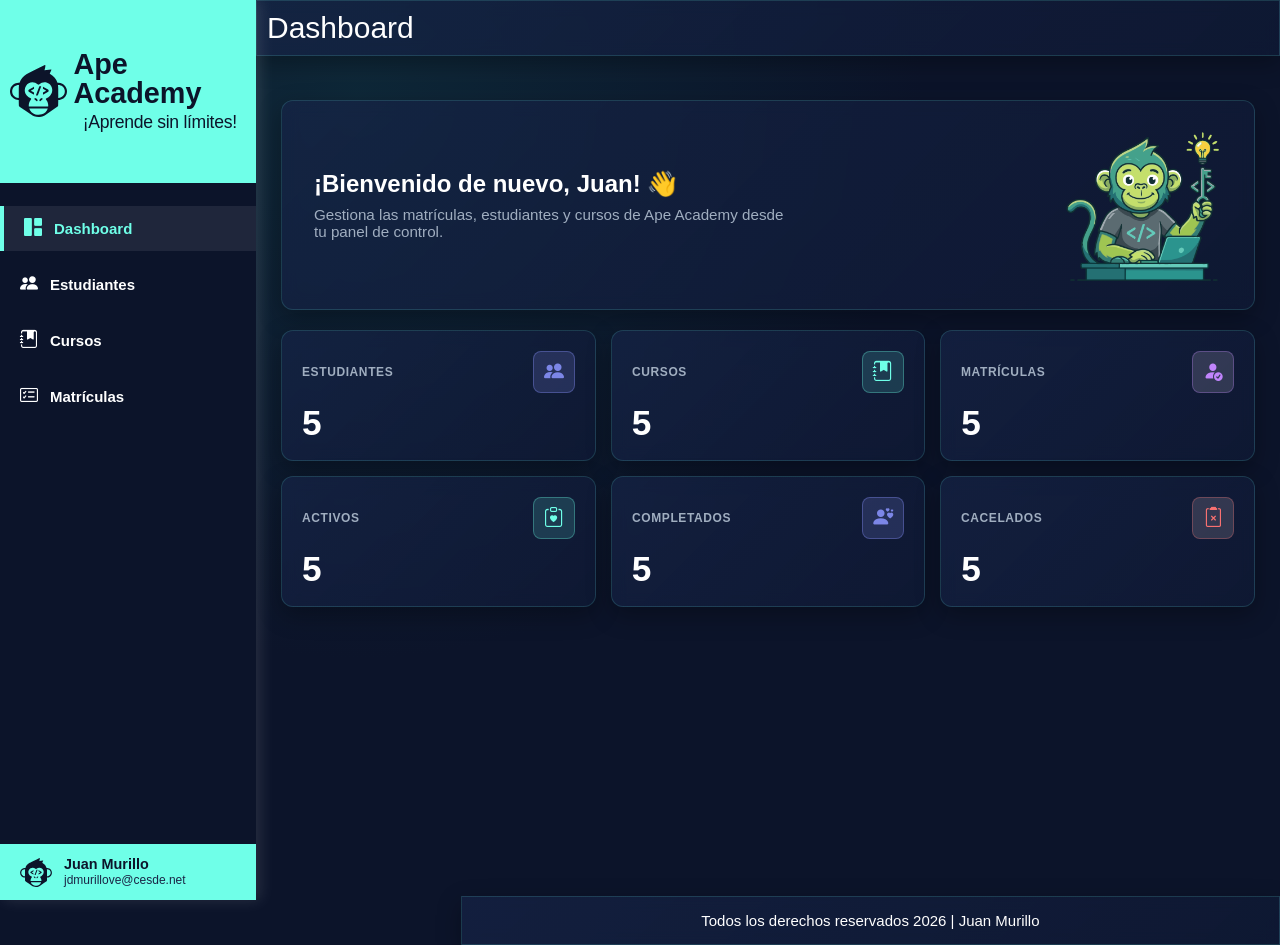
==== commit 610e8476: "Cambios en clase 19/0ct - Modificación del menu para móvil - Hover en los botones - cambios de tono " ====
--- a/index.html
+++ b/index.html
@@ -11,22 +11,19 @@
 </head>
 
 <body class="dashboard">
-    <!-- Checkbox oculto para controlar la apertura del menú en móvil sin JS -->
-    <input type="checkbox" id="menu-toggle" class="menu-toggle-checkbox">
+    <!-- HEADER SUPERIOR MÓVIL (Solo se ve en celulares) -->
+    <header class="mobile-top-bar">
+        <div class="mobile-brand">
+            <span class="brand-icon"></span>
+            <span class="mobile-brand-title">Ape Academy</span>
+        </div>
+        <!-- Opcional: si quieres un perfil o menú rápido arriba -->
+    </header>
 
-    <!-- Botón hamburguesa fijo para abrir el menú en móviles -->
-    <label for="menu-toggle" class="menu-toggle-btn">
-        <i class="bi bi-list"></i>
-    </label>
-
-    <!-- Capa oscura de fondo (overlay) para cerrar el menú al hacer clic fuera -->
-    <label for="menu-toggle" class="menu-overlay"></label>
-
+    <!-- MENÚ LATERAL (Se usa en Escritorio / En móvil se convierte en la barra inferior) -->
     <header class="dashboard-header" id="dashboardHeader">
         <div class="brand-logo">
-            <!-- Icono cargado como máscara CSS -->
             <span class="brand-icon"></span>
-            <!-- Bloque de texto -->
             <div class="brand-text">
                 <h1 class="brand-title">Ape Academy</h1>
                 <p class="tagline">¡Aprende sin límites!</p>
@@ -35,12 +32,13 @@
 
         <nav class="dashboard-nav">
             <ul class="dashboard-menu">
-                <li><a href="#" class="activo"><i class="bi bi-grid-1x2-fill icon-animated"></i><span>Dashboard</span></a></li>
-                <li><a href="estudiantes.html"><i class="bi bi-people-fill icon-animated"></i><span>Estudiantes</span></a></li>
-                <li><a href="cursos.html"><i class="bi bi-journal-bookmark-fill icon-animated"></i><span>Cursos</span></a></li>
-                <li><a href="Matriculas.html"><i class="bi bi-card-checklist icon-animated"></i><span>Matrículas</span></a></li>
+                <li><a href="index.html" class="activo" data-tooltip="Dashboard"><i class="bi bi-grid-1x2-fill"></i><span>Dashboard</span></a></li>
+                <li><a href="estudiantes.html" data-tooltip="Estudiantes"><i class="bi bi-people-fill"></i><span>Estudiantes</span></a></li>
+                <li><a href="cursos.html" data-tooltip="Cursos"><i class="bi bi-journal-bookmark-fill"></i><span>Cursos</span></a></li>
+                <li><a href="Matriculas.html" data-tooltip="Matrículas"><i class="bi bi-card-checklist"></i><span>Matrículas</span></a></li>
             </ul>
         </nav>
+        
         <footer class="dashboard-footer-sidebar">
             <div class="user-profile">
                 <span class="brand-icon user-icon"></span>
--- a/css/style.css
+++ b/css/style.css
@@ -725,109 +725,161 @@
 
 }
 
-/* MÓVILES Y TABLETS */
-@media (max-width: 768px) {
-    .menu-toggle-btn {
-        display: block;
-        position: fixed;
-        top: 2px;
-        left: 15px;
-        z-index: 1300;
-        font-size: 1.4rem;
-        cursor: pointer;
-        color: rgba(10, 15, 30, 0.6)
-    }
-
-    .menu-overlay {
-        display: none;
+/* --- CONFIGURACIÓN RESPONSIVE: MÓVIL TIPO APP (BARRA ABAJO + LOGO ARRIBA) --- */
+
+/* Ocultamos el header superior móvil en computadoras por defecto */
+.mobile-top-bar {
+    display: none;
+}
+
+/* En pantallas grandes (Escritorio), el menú lateral clásico se mantiene intacto */
+@media (min-width: 769px) {
+    .dashboard {
+        display: flex;
+    }
+
+    .dashboard-header {
+        width: 20%;
         position: fixed;
         top: 0;
         left: 0;
-        width: 100vw;
         height: 100vh;
-        background: rgba(10, 15, 30, 0.6);
-        backdrop-filter: blur(4px);
-        z-index: 1150;
-    }
-
-    .menu-toggle-checkbox:checked ~ .menu-overlay {
-        display: block;
-    }
-
-    .dashboard-header {
-        position: fixed;
-        left: 0;
-        top: 0;
-        width: 75px;
-        height: 100vh;
-        z-index: 1050;
-        transition: width 0.3s ease;
-        overflow: hidden;
-        white-space: nowrap;
-    }
-
-    .dashboard-header .brand-text,
-    .dashboard-header .tagline,
-    .dashboard-header .dashboard-menu span,
-    .dashboard-header .user-details {
-        display: none;
+        z-index: 100;
     }
 
     .dashboard-footer-sidebar {
-        width: 75px;
+        width: 20%;
         position: fixed;
         bottom: 0;
         left: 0;
-        z-index: 1051;
-        padding: 12px 12px;
-        transition: width 0.3s ease;
-        overflow: hidden;
+        z-index: 101;
     }
 
     main, .main-content {
-        width: calc(100% - 75px);
-        margin-left: 75px;
-        padding-left: 15px;
-        padding-right: 15px;
-        transition: all 0.3s ease;
+        margin-left: 20%;
+        width: 80%;
+    }
+
+    .footer-main {
+        width: 80%;
+        margin-left: 20%;
+    }
+}
+
+/* En Celulares y Tablets (Menú inferior tipo App y Logo superior) */
+@media (max-width: 768px) {
+    body {
+        background: #0c142a;
+        padding-bottom: 70px; /* Espacio para que la barra inferior no tape el contenido */
+    }
+
+    /* 1. BARRA SUPERIOR CON EL LOGO */
+    .mobile-top-bar {
+        display: flex;
+        align-items: center;
+        justify-content: space-between;
+        padding: 12px 20px;
+        background: #6fffe8;
+        border-bottom: 1px solid rgba(111, 255, 232, 0.15);
+        position: fixed;
+        top: 0;
+        left: 0;
+        width: 100%;
+        z-index: 1000;
+        backdrop-filter: blur(8px);
+    }
+
+    .mobile-brand {
+        display: flex;
+        align-items: center;
+        gap: 10px;
+    }
+
+    .mobile-brand .brand-icon {
+        width: 45px;
+        height: 45px;
+    }
+
+    .mobile-brand-title {
+    font-family: 'Fredoka', sans-serif;
+    font-weight: 600;
+    font-size: 1.8rem;
+    color: #0c142a;
+    margin: 0;
+    line-height: 1;
+    padding: 0px !important;
+    }
+
+    /* 2. TRANSFORMAMOS EL .dashboard-header EN BARRA INFERIOR TIPO APP */
+    .dashboard-header {
+        position: fixed;
+        bottom: 0;
+        left: 0;
+        width: 100%;
+        height: 65px;
+        background: rgba(12, 20, 42, 0.95);
+        border-top: 1px solid rgba(111, 255, 232, 0.2);
+        z-index: 1000;
+        backdrop-filter: blur(10px);
+        box-shadow: 0 -4px 20px rgba(0, 0, 0, 0.4);
+        display: flex;
+        align-items: center;
+        justify-content: center;
+    }
+
+    /* Ocultamos el logo superior y el footer de usuario dentro de la barra inferior móvil */
+    .dashboard-header .brand-logo,
+    .dashboard-header .dashboard-footer-sidebar,
+    .dashboard-header .dashboard-nav ul li a span {
+        display: none !important;
+    }
+
+    /* Estilizamos la navegación inferior en fila horizontal */
+    .dashboard-nav {
+        width: 100%;
+        margin: 0;
+    }
+
+    .dashboard-nav ul {
+        flex-direction: row !important;
+        justify-content: space-around;
+        align-items: center;
+        width: 100%;
+    }
+
+    .dashboard-nav li a {
+        padding: 8px;
+        margin: 0;
+        text-align: center;
+        display: flex;
+        flex-direction: column;
+        align-items: center;
+        color: #a0aec0;
+    }
+
+    .dashboard-nav li a i {
+        font-size: 1.4rem;
+    }
+
+    .dashboard-nav li a:hover,
+    .dashboard-nav li a.activo {
+        color: #6fffe8;
+        background: transparent !important;
+        border-left: none !important;
+    }
+
+    /* 3. CONTENIDO PRINCIPAL EN MÓVIL */
+    main, .main-content {
+        width: 100%;
+        margin-left: 0;
+        margin-top: 60px; /* Espacio para que no choque con la barra superior del logo */
+        padding: 10px 0px;
     }
 
     .footer-main {
         width: 100%;
-        transition: all 0.3s ease;
-    }
-
-    /* Al abrirse el menú */
-    .menu-toggle-checkbox:checked ~ .dashboard-header {
-        width: 280px;
-        box-shadow: 20px 0 50px rgba(0,0,0,0.8);
-        z-index: 1200;
-    }
-
-    .menu-toggle-checkbox:checked ~ .dashboard-header .brand-text,
-    .menu-toggle-checkbox:checked ~ .dashboard-header .tagline,
-    .menu-toggle-checkbox:checked ~ .dashboard-header .dashboard-menu span,
-    .menu-toggle-checkbox:checked ~ .dashboard-header .user-details {
-        display: flex;
-        flex-direction: column;
-    }
-
-    .menu-toggle-checkbox:checked ~ .dashboard-header .dashboard-footer-sidebar,
-    .menu-toggle-checkbox:checked ~ .dashboard-footer-sidebar {
-        width: 280px;
-        z-index: 1201;
-    }
-
-    .menu-toggle-checkbox:checked ~ main,
-    .menu-toggle-checkbox:checked ~ .main-content {
-        width: 100%;
         margin-left: 0;
-        padding-left: 85px;
-    }
-
-    .menu-toggle-checkbox:checked ~ .footer-main {
-        width: 100%;
-        margin-left: 0;
+        margin-bottom: 60px;
     }
 
     .dashboard-cars {
@@ -837,6 +889,71 @@
     .welcome-banner {
         flex-direction: column;
         text-align: center;
-        gap: 20px;
-    }
+        gap: 15px;
+    }
+/* --- ESTILOS PARA EL TOOLTIP FLOTANTE --- */
+
+/* Posicionamiento relativo para que el tooltip se ubique respecto al enlace */
+.dashboard-menu li a {
+    position: relative;
+}
+
+/* El tooltip en sí (oculto por defecto) */
+.dashboard-menu li a::before {
+    content: attr(data-tooltip);
+    position: absolute;
+    bottom: 125%; /* Lo ubica justo arriba del botón */
+    left: 50%;
+    transform: translateX(-50%) translateY(6px);
+    background: linear-gradient(135deg, rgba(22, 36, 71, 0.95) 0%, rgba(15, 25, 52, 0.98) 100%);
+    color: #6fffe8;
+    font-family: 'Montserrat', sans-serif;
+    font-size: 0.75rem;
+    font-weight: 600;
+    padding: 6px 10px;
+    border-radius: 6px;
+    white-space: nowrap;
+    border: 1px solid rgba(111, 255, 232, 0.25);
+    box-shadow: 0 8px 20px rgba(0, 0, 0, 0.4);
+    pointer-events: none;
+    opacity: 0;
+    visibility: hidden;
+    transition: all 0.25s ease;
+    z-index: 1500;
+}
+
+/* Pequeña flechita del tooltip */
+.dashboard-menu li a::after {
+    content: '';
+    position: absolute;
+    bottom: 110%;
+    left: 50%;
+    transform: translateX(-50%) translateY(6px);
+    border-width: 5px;
+    border-style: solid;
+    border-color: rgba(15, 25, 52, 0.95) transparent transparent transparent;
+    pointer-events: none;
+    opacity: 0;
+    visibility: hidden;
+    transition: all 0.25s ease;
+    z-index: 1500;
+}
+
+/* Al pasar el mouse (o tocar en móvil), aparece con animación flotante */
+.dashboard-menu li a:hover::before,
+.dashboard-menu li a:hover::after {
+    opacity: 1;
+    visibility: visible;
+    transform: translateX(-50%) translateY(0);
+}
+
+/* Ajuste específico para cuando está en la barra inferior en móviles */
+@media (max-width: 768px) {
+    .dashboard-menu li a::before {
+        bottom: 140%; /* Un poco más arriba en la barra inferior móvil */
+    }
+    .dashboard-menu li a::after {
+        bottom: 125%;
+    }
+}    
 }
